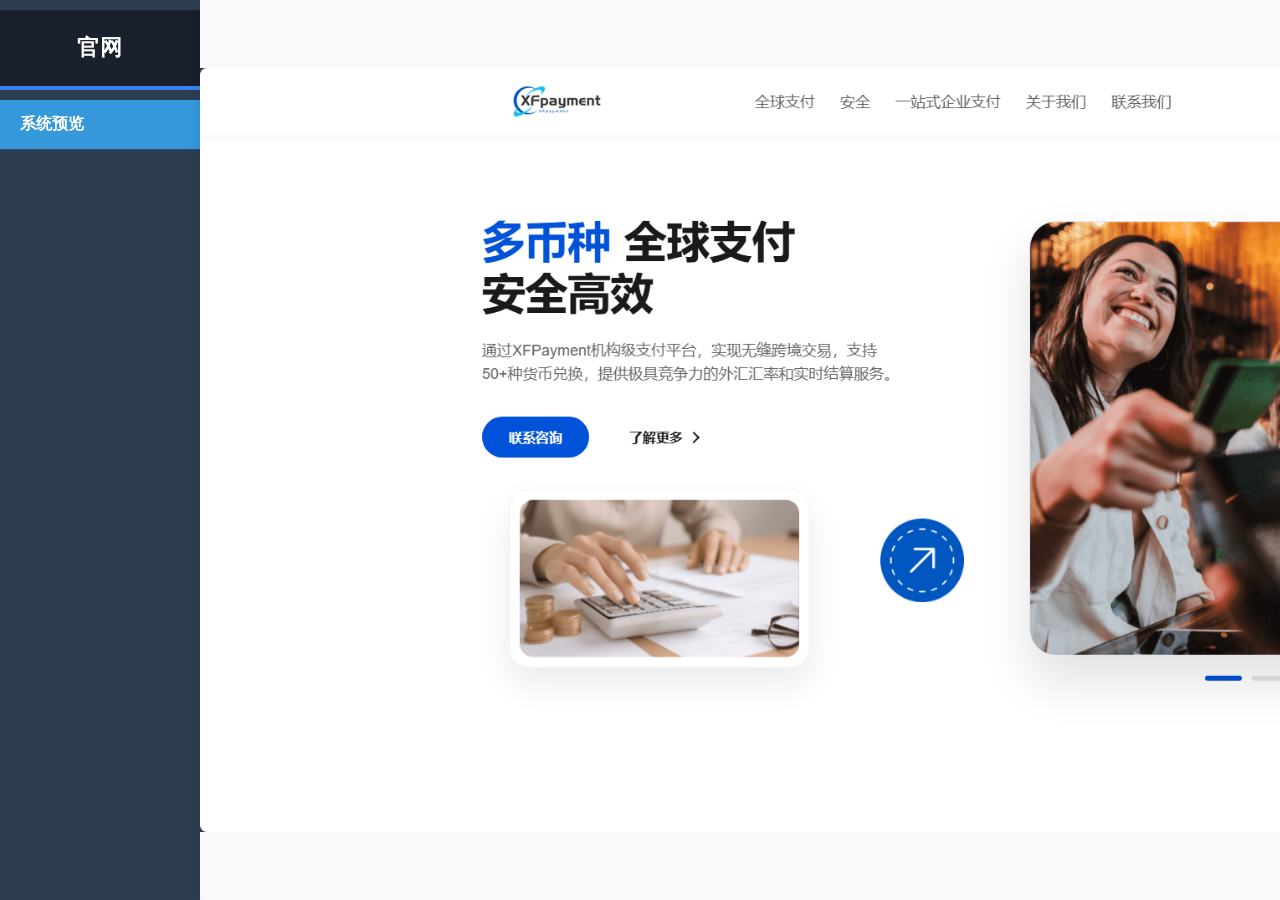
==== gw.html @ df75719c "修改主界面" ====
<!DOCTYPE html>
<html lang="zh">
<head>
  <meta charset="UTF-8" />
  <meta name="viewport" content="width=device-width, initial-scale=1.0" />
  <title>系统预览</title>
  <link rel="stylesheet" href="css/preview.css" />
</head>
<body>

  <div class="container">
    <!-- 左侧菜单 -->
    <div class="sidebar">
<!--      <img src="imgs/logo2.png" alt="Logo" />-->
      <div class="system-preview">官网</div>
      <!-- 首页：standalone，无子菜单 -->
      <div class="submenu-item standalone active" data-image="imgs/gw/gw.png">系统预览</div>

    </div>

    <!-- 右侧图片区域 -->
    <div class="content">
      <div class="image-container">
        <img id="mainImage" src="imgs/gw/gw.png" alt="预览" />
      </div>
    </div>
  </div>
  <script>
    document.addEventListener('DOMContentLoaded', function () {
      const mainImage = document.getElementById('mainImage');
      const sidebar = document.querySelector('.sidebar');

      const topLevelParents = Array.from(sidebar.children).filter(el =>
              el.classList.contains('parent-menu')
      );

      sidebar.addEventListener('click', function (e) {
        const target = e.target;

        if (target.classList.contains('parent-menu')) {
          e.stopPropagation();

          const targetId = target.getAttribute('data-parent');
          const submenu = document.getElementById(targetId);
          if (!submenu) return;

          const isCurrentlyOpen = submenu.classList.contains('show');

          // 🔸 局部手风琴：关闭同级嵌套菜单
          const directParentSubmenu = target.closest('.submenu');
          if (directParentSubmenu) {
            directParentSubmenu.querySelectorAll('.parent-menu').forEach(sib => {
              if (sib === target) return;
              const sibId = sib.getAttribute('data-parent');
              const sibSub = document.getElementById(sibId);
              if (sibSub) {
                sibSub.classList.remove('show');
                sib.classList.remove('active');
              }
            });
          }

          // 🔸 全局手风琴：关闭其他顶级菜单
          if (topLevelParents.includes(target)) {
            topLevelParents.forEach(parent => {
              if (parent === target) return;
              const id = parent.getAttribute('data-parent');
              const sub = document.getElementById(id);
              if (sub) {
                sub.classList.remove('show');
                parent.classList.remove('active');
              }
            });
          }

          // 切换当前
          if (isCurrentlyOpen) {
            submenu.classList.remove('show');
            target.classList.remove('active');
          } else {
            submenu.classList.add('show');
            target.classList.add('active');
          }
        }

        // 叶子节点点击（图片切换）
        if (target.classList.contains('submenu-item') && !target.classList.contains('parent-menu')) {
          document.querySelectorAll('.submenu-item.active').forEach(el => {
            el.classList.remove('active');
          });
          target.classList.add('active');

          const imageUrl = target.getAttribute('data-image');
          if (imageUrl) {
            mainImage.src = imageUrl;
            mainImage.alt = target.textContent.trim();
          }
        }

      });
    });
  </script>
</body>
</html>
---- css/preview.css ----
* {
    margin: 0;
    padding: 0;
    box-sizing: border-box;
}

html, body {
    height: 100%;
    font-family: "Microsoft YaHei", sans-serif;
    background-color: #f5f7fa;
    color: #333;
}

.container {
    display: flex;
    height: 100dvh;
    min-width: 440px;
}

/* 右侧内容区：改用 flex 布局并撑满 */
.content {
    flex: 1;
    /*padding: 20px;*/
    display: flex;
    justify-content: center;
    align-items: center;
    background-color: #fff;
    /* 关键：设置 min-height 确保不塌陷 */
    /*min-height: 0; !* 防止 flex 子元素被压缩 *!*/
    box-sizing: border-box;
}

/* 左侧菜单 */
.sidebar {
    width: 200px;
    flex-shrink: 0;
    background-color: #2c3e50;
    color: white;
    overflow-y: auto;
    /*position: relative;*/
    /*z-index: 1000;*/
    /*height: 100vh; !* 确保占满视口高度 *!*/
}

/* Logo 样式 */
.sidebar img {
    display: block;
    margin: 16px auto;
    width: 120px;
    height: 60px;
}
.system-preview {
    display: flex;
    justify-content: center;
    align-items: center;
    height: 80px;
    background: #1a202c;
    color: #fff;
    font-size: 22px;
    font-weight: 600;
    font-family: 'Segoe UI', sans-serif;
    border-bottom: 4px solid #3b82f6;
    margin: 10px 0;
    text-align: center;
    letter-spacing: 1px;
}

/* 父菜单 */
.parent-menu {
    cursor: pointer;
    padding: 14px 20px;
    font-weight: bold;
    display: flex;
    justify-content: space-between;
    align-items: center;
    border-bottom: 1px solid #34495e;
    transition: background-color 0.2s;
}

.parent-menu:hover {
    background-color: #34495e;
}

.parent-menu.active {
    background-color: #3498db;
}

.arrow {
    transition: transform 0.3s;
}

.parent-menu.active .arrow {
    transform: rotate(90deg);
}

/* 子菜单容器 */
.submenu {
    max-height: 0;
    overflow: hidden;
    transition: max-height 0.3s ease-out;
    background-color: #316293;

    border-left: 5px solid #d9e20c;
    margin-left: 12px; /* 缩进表示层级 */
}

.submenu.show {
    max-height: 1000px;
}

/* 子菜单项 - 通用 */
.submenu-item {
    padding: 12px 40px;
    cursor: pointer;
    border-bottom: 1px solid #3a506b;
    transition: background-color 0.2s;
}

.submenu-item:hover {
    background-color: #3a506b;
}

/* 高亮状态：统一去边框 + 白色文字 */
.submenu-item.active {
    background-color: #3498db;
    color: white;
    border-bottom: none; /* ✅ 关键：去掉边框 */
}

/* 顶级菜单项（如首页） */
.submenu-item.standalone {
    padding: 14px 20px;
    font-weight: bold;
    border-bottom: 1px solid #34495e;
}

/* standalone 的 hover 更协调 */
.submenu-item.standalone:hover {
    background-color: #34495e;
}

/* 图片容器：改用 100% 宽高，且保持比例 */
.image-container {
    width: 100%;
    height: 100%; /* ← 改为 100% */
    /*max-width: none; !* 移除限制 *!*/
    aspect-ratio: 16 / 9; /* 保持比例 */
    overflow: hidden;
    border-radius: 8px;
    box-shadow: 0 4px 12px rgba(0, 0, 0, 0.1);
}

/* 图片：铺满容器 */
.image-container img {
    width: 100%;
    height: 100%;
    object-fit: contain; /* cover保证图片不变形，裁剪填充 contain 不裁剪填充*/
    background-color: #f9f9f9; /* 背景色填充空白 */
    border-radius: 8px;
}
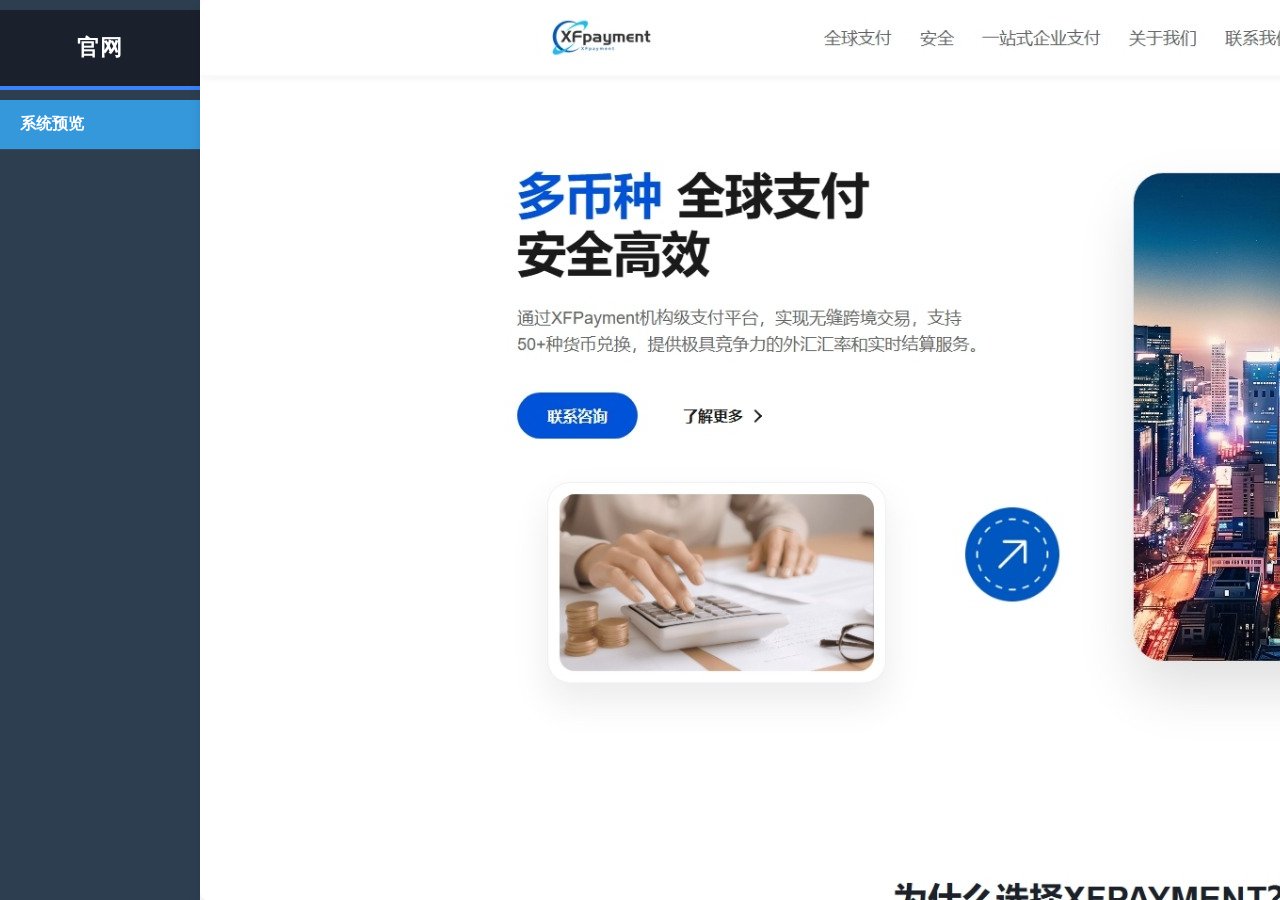
==== commit 7ae9214f: "修改主界面" ====
--- a/gw.html
+++ b/gw.html
@@ -20,7 +20,7 @@
 
     <!-- 右侧图片区域 -->
     <div class="content">
-      <div class="image-container">
+      <div class="image-container2">
         <img id="mainImage" src="imgs/gw/gw.png" alt="预览" />
       </div>
     </div>
--- a/css/preview.css
+++ b/css/preview.css
@@ -158,3 +158,24 @@
     background-color: #f9f9f9; /* 背景色填充空白 */
     border-radius: 8px;
 }
+
+/* 图片可以有滚动条*/
+.image-container2 {
+    width: 100%;
+    height: 100%;          /* 🔥 关键：必须占满右侧剩余高度 */
+    overflow: auto;        /* 允许出现滚动条 */
+    border-radius: 8px;
+    box-shadow: 0 4px 12px rgba(0, 0, 0, 0.1);
+    background-color: #f9f9f9;
+    display: flex;
+    justify-content: flex-start; /* 靠左 */
+    align-items: flex-start;     /* 靠上（解决顶部被切的问题） */
+}
+
+/* 图片：恢复原始尺寸 */
+.image-container2 img {
+    max-width: none;       /* 不限制宽度，显示原图宽度 */
+    height: auto;          /* 高度自适应 */
+    display: block;        /* 消除底部空隙 */
+    flex-shrink: 0;
+}
